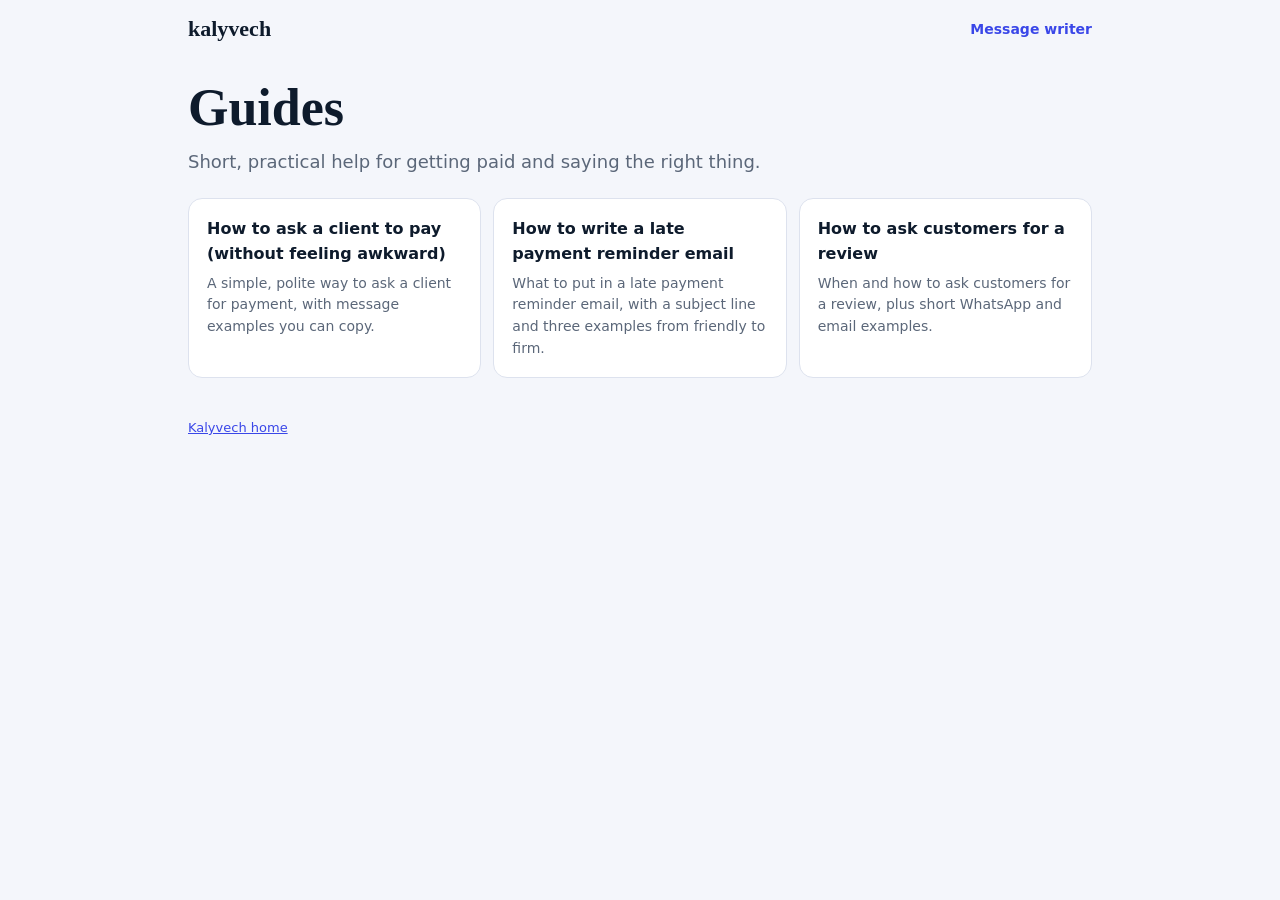
==== blog.html @ 4fa8aaf8 "Add files via upload" ====
<!doctype html>
<html lang="en"><head><meta charset="utf-8"><meta name="viewport" content="width=device-width, initial-scale=1, viewport-fit=cover">
<title>Guides for getting paid and writing better messages | Kalyvech</title><meta name="description" content="Short, practical guides on asking clients to pay, writing reminder emails, and asking for reviews.">
<link rel="icon" href="data:image/svg+xml,<svg xmlns=%22http://www.w3.org/2000/svg%22 viewBox=%220 0 100 100%22><text y=%22.9em%22 font-size=%2290%22>💬</text></svg>">
<link rel="stylesheet" href="style.css"></head><body><div class="w"><nav><a href="index.html" class="logo">kalyvech</a><span><a href="index.html#app">Message writer</a></span></nav>
<h1>Guides</h1><p class="l">Short, practical help for getting paid and saying the right thing.</p><div class="gl"><a class="card gc" href="ask-client-to-pay.html"><b>How to ask a client to pay (without feeling awkward)</b><span class="m">A simple, polite way to ask a client for payment, with message examples you can copy.</span></a><a class="card gc" href="late-payment-reminder-email.html"><b>How to write a late payment reminder email</b><span class="m">What to put in a late payment reminder email, with a subject line and three examples from friendly to firm.</span></a><a class="card gc" href="ask-for-review.html"><b>How to ask customers for a review</b><span class="m">When and how to ask customers for a review, plus short WhatsApp and email examples.</span></a></div>
<footer><a href="index.html">Kalyvech home</a></footer></div></body></html>
---- style.css ----
:root{--bg:#f4f6fb;--card:#fff;--ink:#0e1b2c;--m:#5b6779;--a:#3a47e8;--at:#fff;--t:#e8ebff;--b:#dde2ee;--bub:#dff3e4;box-sizing:border-box;padding-top:env(safe-area-inset-top,0px);padding-bottom:env(safe-area-inset-bottom,0px)}
@media(prefers-color-scheme:dark){:root:not([data-theme="light"]){--bg:#0d1320;--card:#161e30;--ink:#eef1f8;--m:#98a3b8;--a:#8e98ff;--at:#0d1320;--t:#222b4a;--b:#2a3550;--bub:#1f3a2c}}
:root[data-theme="dark"]{--bg:#0d1320;--card:#161e30;--ink:#eef1f8;--m:#98a3b8;--a:#8e98ff;--at:#0d1320;--t:#222b4a;--b:#2a3550;--bub:#1f3a2c}
*{box-sizing:border-box}html{scroll-padding-top:env(safe-area-inset-top,0px)}
body{margin:0;background:var(--bg);color:var(--ink);font:16px/1.55 system-ui,-apple-system,"Segoe UI",Roboto,sans-serif}
.w{max-width:940px;margin:0 auto;padding:0 18px 30px}
nav{display:flex;justify-content:space-between;align-items:center;padding:16px 0}nav b{font:700 22px Georgia,serif}
nav a{color:var(--a);font-weight:600;text-decoration:none;font-size:14px}
h1{font:700 clamp(32px,7vw,52px)/1.08 Georgia,"Iowan Old Style",serif;margin:22px 0 12px;max-width:16em}
h2{font:700 24px Georgia,serif;margin:42px 0 12px}h3{margin:0}
.l{color:var(--m);font-size:18px;max-width:34em;margin:0 0 22px}.m{color:var(--m);font-size:14px}
.card{background:var(--card);border:1px solid var(--b);border-radius:14px;padding:18px}
.chips{display:flex;gap:8px;overflow-x:auto;padding-bottom:12px;margin-bottom:6px}
.chips button{border:1px solid var(--b);background:var(--bg);color:var(--ink);border-radius:999px;padding:8px 14px;font:600 14px inherit;font-family:inherit;white-space:nowrap;cursor:pointer}
.chips button[aria-selected=true]{background:var(--a);color:var(--at);border-color:var(--a)}
.two{display:grid;grid-template-columns:1fr 1fr;gap:20px}.r2{display:grid;grid-template-columns:1fr 1fr;gap:10px}
label{display:block;font-size:13px;color:var(--m);margin:10px 0 4px}
input,select{width:100%;padding:10px;border:1px solid var(--b);border-radius:8px;background:var(--bg);color:var(--ink);font:inherit}
:focus-visible{outline:3px solid var(--a);outline-offset:2px}
.bubble{background:var(--bub);border-radius:16px 16px 16px 4px;padding:14px;white-space:pre-wrap;min-height:170px;word-break:break-word}
.acts{display:flex;gap:8px;flex-wrap:wrap;margin-top:12px}
.btn{background:var(--a);color:var(--at);border:1.5px solid var(--a);border-radius:10px;padding:10px 14px;font:600 14px inherit;font-family:inherit;cursor:pointer;text-decoration:none}
.btn.o{background:transparent;color:var(--a)}
.item{display:flex;gap:10px;justify-content:space-between;align-items:flex-start;padding:10px 0;border-bottom:1px solid var(--b)}
.item:last-child{border:0}.item p{margin:0;white-space:pre-wrap;font-size:14px}.item div{display:flex;gap:6px}
.ad{background:var(--t);border:1px dashed var(--b);border-radius:12px;text-align:center;color:var(--m);padding:22px;font-size:13px;margin:34px 0 0}
.r3{display:grid;grid-template-columns:repeat(3,1fr);gap:10px}.res{grid-column:1/-1;background:var(--t);border-radius:10px;padding:12px}
.plans{display:grid;grid-template-columns:repeat(auto-fit,minmax(260px,1fr));gap:12px}
.pr{font:700 34px Georgia,serif;margin:6px 0}.pr small,h3 small{font:400 14px system-ui;color:var(--m)}
.plans ul{padding-left:18px;color:var(--m);margin:8px 0}.pro{border:2px solid var(--a)}.lk{list-style:none;padding:0!important}.lk li::before{content:"🔒 "}
.frm{display:flex;gap:8px;flex-wrap:wrap}.frm input{flex:1;min-width:200px}.frm p{width:100%;margin:0}
footer{color:var(--m);font-size:13px;margin-top:40px}
@media(max-width:700px){.two,.r3{grid-template-columns:1fr}}
@media(prefers-reduced-motion:reduce){*{transition:none!important}}

.r4{display:grid;grid-template-columns:1.3fr 1fr 1fr auto;gap:10px;align-items:end}.al{display:flex}
.sum{display:flex;gap:28px;margin:16px 0 6px}.sum div{display:flex;flex-direction:column}.sum b{font:700 28px Georgia,serif}#s2{color:#c2410c}
@media(prefers-color-scheme:dark){#s2{color:#fb923c}}
.row{display:flex;gap:10px;justify-content:space-between;align-items:center;flex-wrap:wrap;padding:10px 0;border-top:1px solid var(--b)}
.row.pd .who{text-decoration:line-through;opacity:.5}.who b{display:block}.st{font-size:13px;font-weight:600}.st.od{color:#c2410c}.st.ok{color:var(--m)}.st.pdn{color:#15803d}
@media(prefers-color-scheme:dark){.st.od{color:#fb923c}.st.pdn{color:#4ade80}}
.row .acts{margin:0}.btn.sm{padding:6px 10px;font-size:13px}
@media(max-width:700px){.r4{grid-template-columns:1fr 1fr}.al{grid-column:1/-1}}

@media(min-width:701px){.chips{flex-wrap:wrap;overflow:visible}}

nav .logo{font:700 22px Georgia,serif;color:var(--ink);text-decoration:none}
.art{max-width:680px;margin:0 auto}.art h1{font-size:clamp(28px,6vw,40px)}.art h2{font-size:21px;margin:30px 0 8px}.art p{margin:0 0 12px}
.ex{background:var(--bub);border-radius:12px;padding:12px 14px;margin:0 0 14px;font-size:15px}
.cta{margin-top:34px}.cta p{margin:6px 0 12px}
.gl{display:grid;grid-template-columns:repeat(auto-fit,minmax(260px,1fr));gap:12px}.gc{text-decoration:none;color:var(--ink);display:flex;flex-direction:column;gap:6px}
footer a{color:var(--a)}.thx h3{font:700 22px Georgia,serif}.thx p{margin:6px 0 12px}
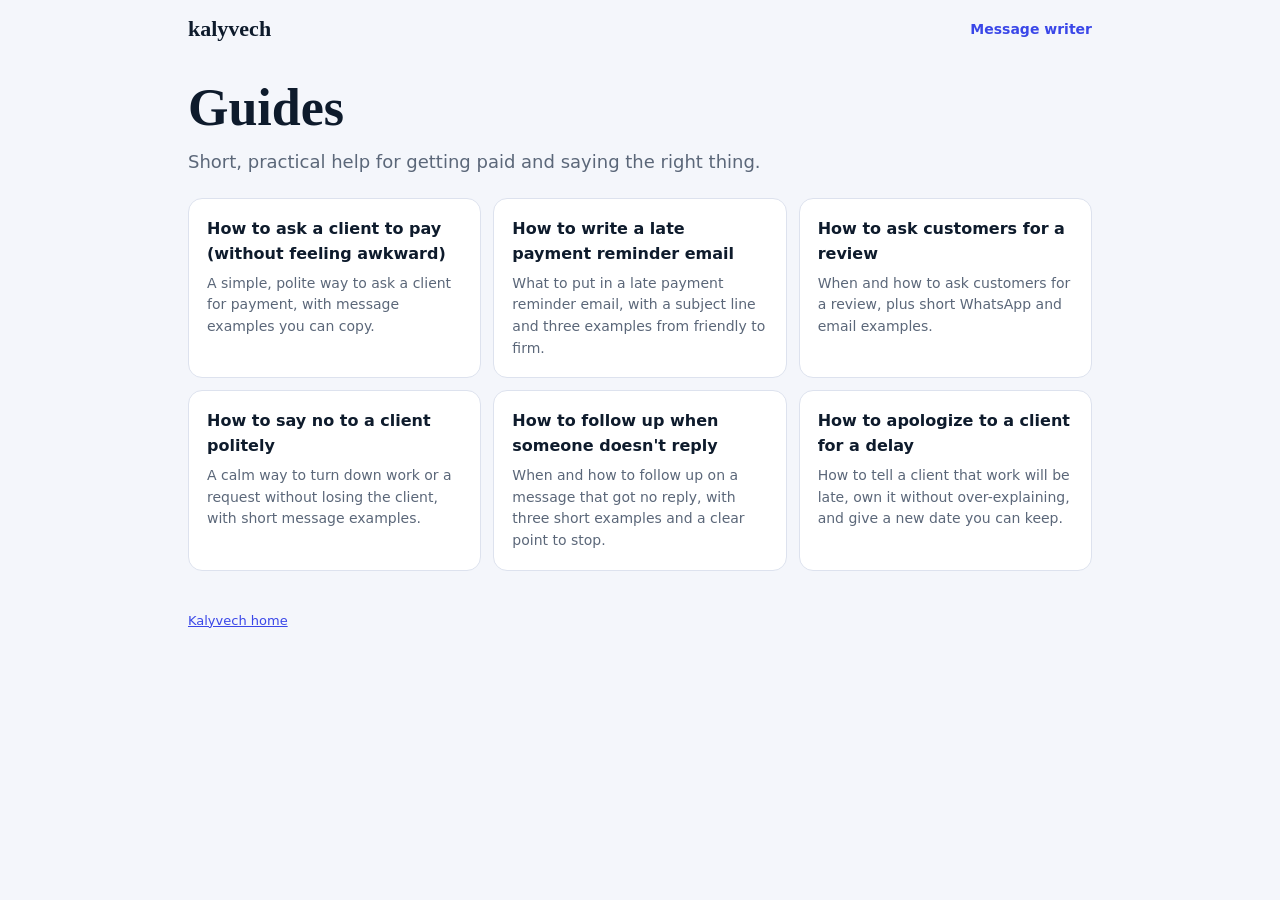
==== commit eaea6007: "Add files via upload" ====
--- a/blog.html
+++ b/blog.html
@@ -1,7 +1,8 @@
 <!doctype html>
 <html lang="en"><head><meta charset="utf-8"><meta name="viewport" content="width=device-width, initial-scale=1, viewport-fit=cover">
-<title>Guides for getting paid and writing better messages | Kalyvech</title><meta name="description" content="Short, practical guides on asking clients to pay, writing reminder emails, and asking for reviews.">
+<title>Guides for getting paid and writing better messages | Kalyvech</title><meta name="description" content="Short, practical guides on asking clients to pay, writing reminder emails, asking for reviews, and more.">
+<meta property="og:title" content="Guides for getting paid and writing better messages"><meta property="og:description" content="Short, practical guides on asking clients to pay, writing reminder emails, asking for reviews, and more."><meta property="og:type" content="website">
 <link rel="icon" href="data:image/svg+xml,<svg xmlns=%22http://www.w3.org/2000/svg%22 viewBox=%220 0 100 100%22><text y=%22.9em%22 font-size=%2290%22>💬</text></svg>">
-<link rel="stylesheet" href="style.css"></head><body><div class="w"><nav><a href="index.html" class="logo">kalyvech</a><span><a href="index.html#app">Message writer</a></span></nav>
-<h1>Guides</h1><p class="l">Short, practical help for getting paid and saying the right thing.</p><div class="gl"><a class="card gc" href="ask-client-to-pay.html"><b>How to ask a client to pay (without feeling awkward)</b><span class="m">A simple, polite way to ask a client for payment, with message examples you can copy.</span></a><a class="card gc" href="late-payment-reminder-email.html"><b>How to write a late payment reminder email</b><span class="m">What to put in a late payment reminder email, with a subject line and three examples from friendly to firm.</span></a><a class="card gc" href="ask-for-review.html"><b>How to ask customers for a review</b><span class="m">When and how to ask customers for a review, plus short WhatsApp and email examples.</span></a></div>
+<link rel="manifest" href="manifest.json"><meta name="theme-color" content="#3a47e8"><link rel="stylesheet" href="style.css"></head><body><div class="w"><nav><a href="index.html" class="logo">kalyvech</a><span><a href="index.html#app">Message writer</a></span></nav>
+<h1>Guides</h1><p class="l">Short, practical help for getting paid and saying the right thing.</p><div class="gl"><a class="card gc" href="ask-client-to-pay.html"><b>How to ask a client to pay (without feeling awkward)</b><span class="m">A simple, polite way to ask a client for payment, with message examples you can copy.</span></a><a class="card gc" href="late-payment-reminder-email.html"><b>How to write a late payment reminder email</b><span class="m">What to put in a late payment reminder email, with a subject line and three examples from friendly to firm.</span></a><a class="card gc" href="ask-for-review.html"><b>How to ask customers for a review</b><span class="m">When and how to ask customers for a review, plus short WhatsApp and email examples.</span></a><a class="card gc" href="say-no-to-a-client.html"><b>How to say no to a client politely</b><span class="m">A calm way to turn down work or a request without losing the client, with short message examples.</span></a><a class="card gc" href="follow-up-no-reply.html"><b>How to follow up when someone doesn't reply</b><span class="m">When and how to follow up on a message that got no reply, with three short examples and a clear point to stop.</span></a><a class="card gc" href="apologize-for-a-delay.html"><b>How to apologize to a client for a delay</b><span class="m">How to tell a client that work will be late, own it without over-explaining, and give a new date you can keep.</span></a></div>
 <footer><a href="index.html">Kalyvech home</a></footer></div></body></html>
--- a/style.css
+++ b/style.css
@@ -50,3 +50,6 @@
 .cta{margin-top:34px}.cta p{margin:6px 0 12px}
 .gl{display:grid;grid-template-columns:repeat(auto-fit,minmax(260px,1fr));gap:12px}.gc{text-decoration:none;color:var(--ink);display:flex;flex-direction:column;gap:6px}
 footer a{color:var(--a)}.thx h3{font:700 22px Georgia,serif}.thx p{margin:6px 0 12px}
+
+textarea{width:100%;padding:10px;border:1px solid var(--b);border-radius:8px;background:var(--bg);color:var(--ink);font:inherit;resize:vertical}
+#inst{margin-top:6px}#bm{margin:10px 0 0}#tl+.acts{margin-top:14px}
